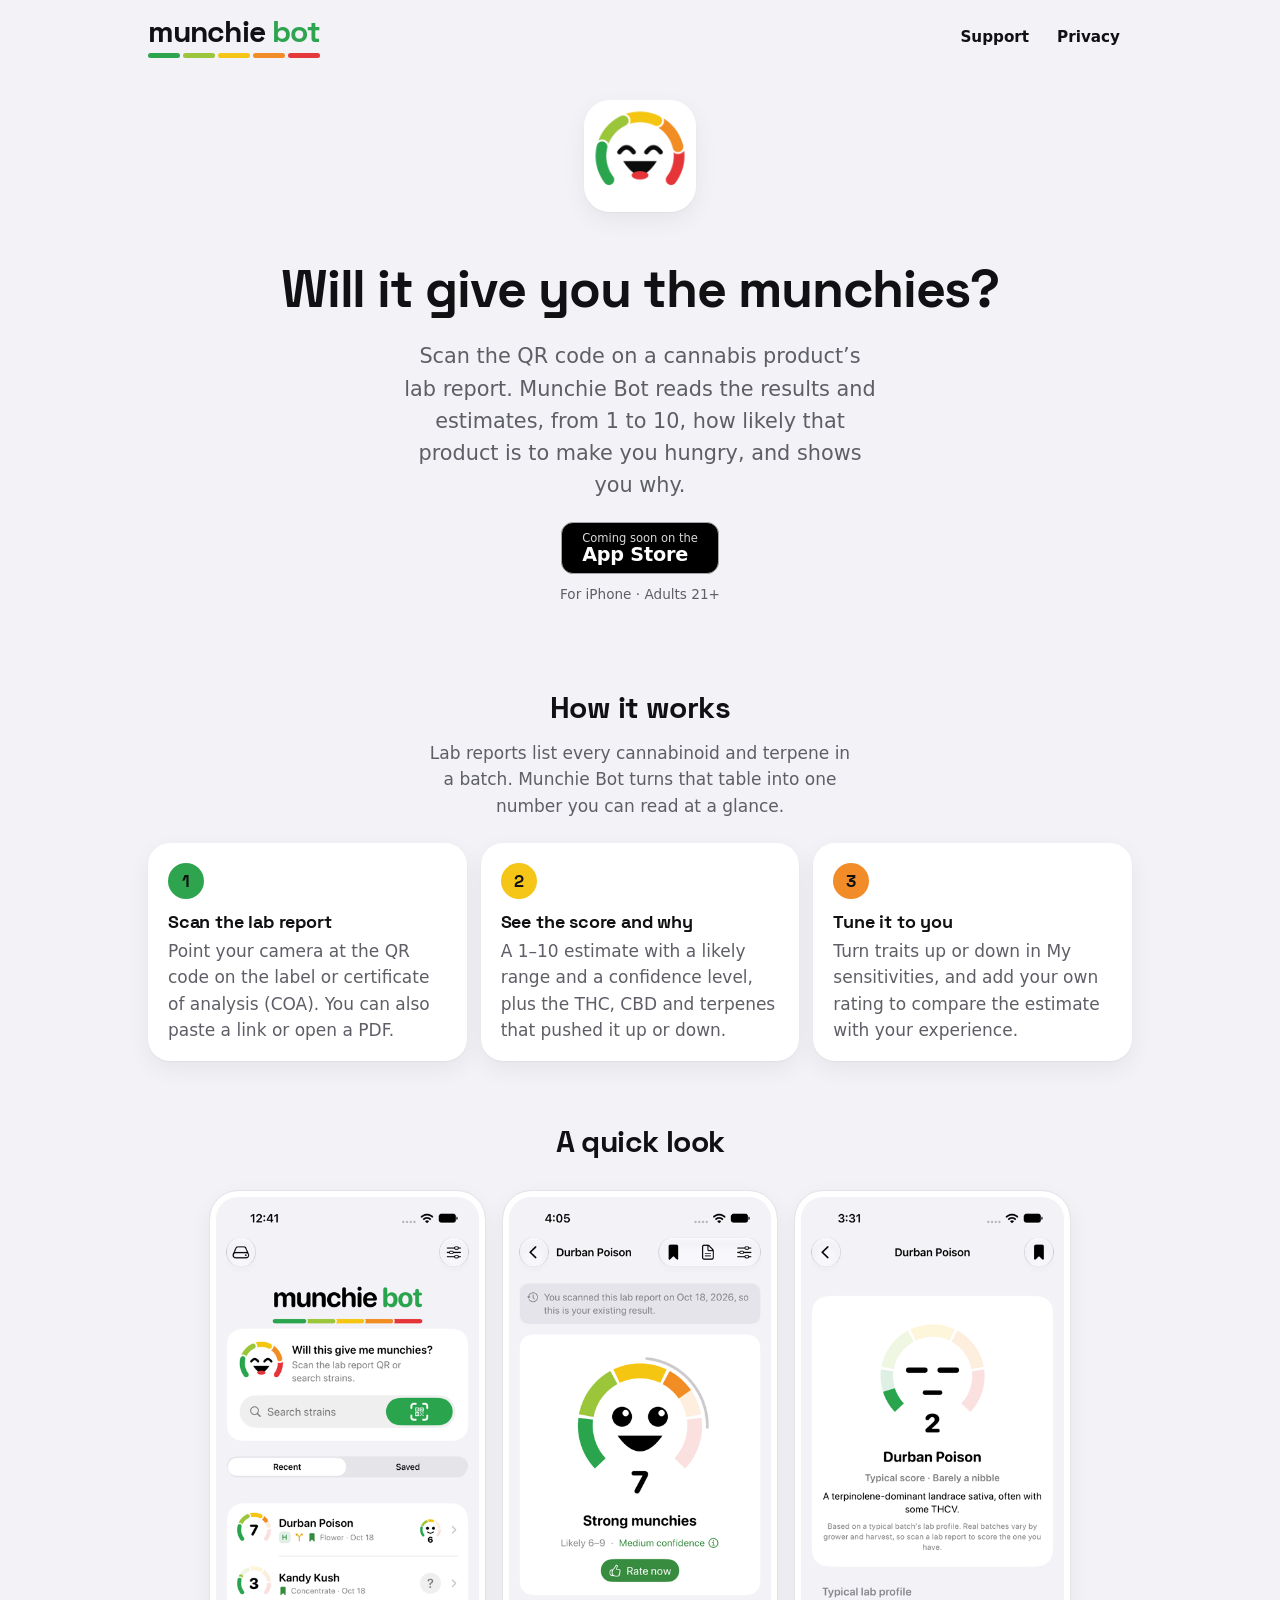
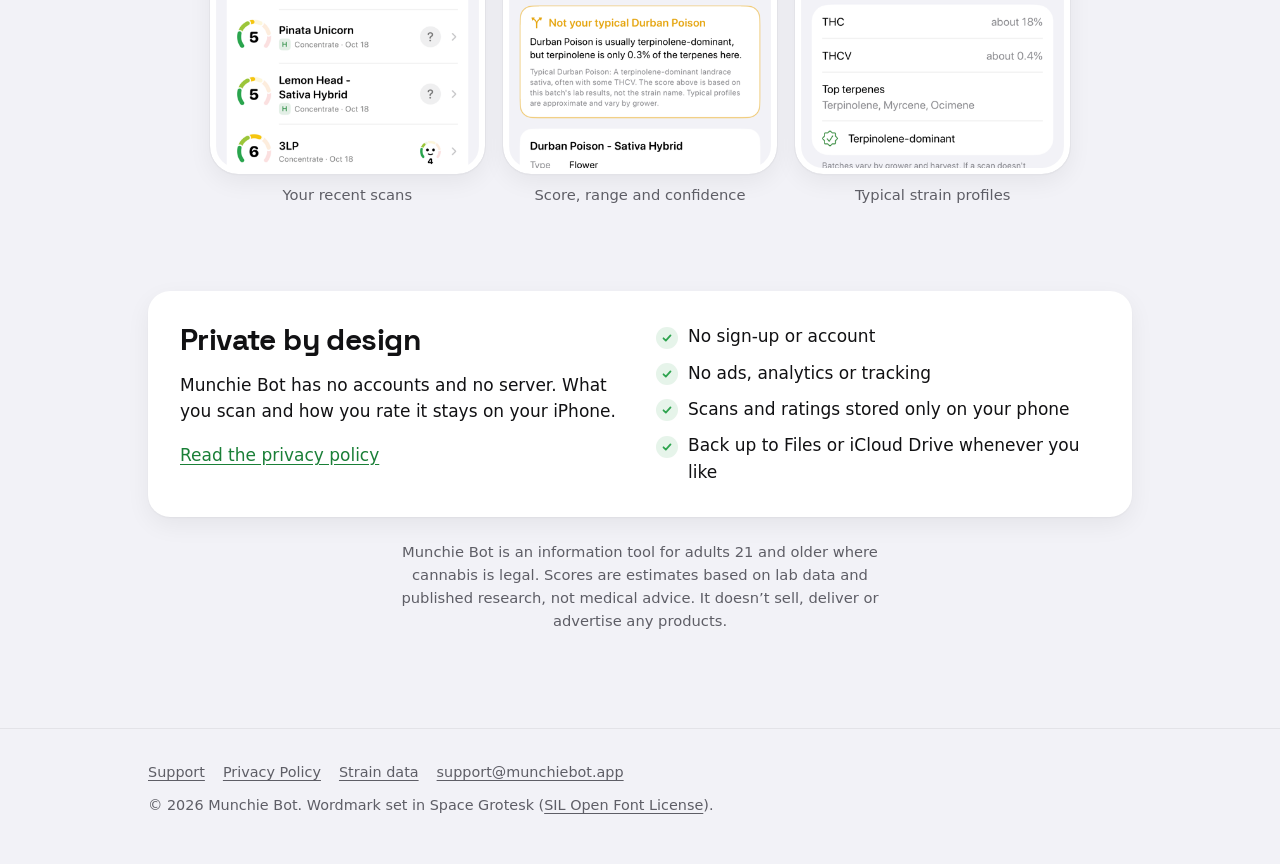
==== index.html @ 1e41dd78 "Initial site: landing, privacy, support, strain data credits Co-Authored-By: Claude Opus 5.5 <norepl" ====
<!doctype html>
<html lang="en">
<head>
  <meta charset="utf-8">
  <meta name="viewport" content="width=device-width, initial-scale=1, viewport-fit=cover">
  <meta name="color-scheme" content="light dark">
  <meta name="theme-color" content="#F2F2F7" media="(prefers-color-scheme: light)">
  <meta name="theme-color" content="#000000" media="(prefers-color-scheme: dark)">
  <title>Munchie Bot · Will it give you the munchies?</title>
  <meta name="description" content="Munchie Bot reads the lab report (COA) linked from a cannabis product's QR code and estimates, from 1 to 10, how likely it is to make you hungry. For iPhone, adults 21+.">
  <link rel="canonical" href="https://www.munchiebot.app/">
  <meta property="og:type" content="website">
  <meta property="og:site_name" content="Munchie Bot">
  <meta property="og:title" content="Munchie Bot · Will it give you the munchies?">
  <meta property="og:description" content="Scan a product's lab report QR code and get a 1–10 munchies estimate, with the reasons behind it.">
  <meta property="og:url" content="https://www.munchiebot.app/">
  <meta property="og:image" content="https://www.munchiebot.app/assets/img/icon-1024.png">
  <link rel="icon" href="assets/img/favicon-64.png" type="image/png">
  <link rel="apple-touch-icon" href="assets/img/apple-touch-icon.png">
  <link rel="preload" href="assets/fonts/SpaceGrotesk-Bold.woff2" as="font" type="font/woff2" crossorigin>
  <link rel="stylesheet" href="assets/style.css">
</head>
<body>
  <a class="skip" href="#main">Skip to content</a>

  <header class="site-header">
    <div class="wrap">
      <a class="wordmark" href="./" aria-label="Munchie Bot home">
        <span>munchie <span class="bot">bot</span></span>
        <span class="bar" aria-hidden="true"><i></i><i></i><i></i><i></i><i></i></span>
      </a>
      <nav aria-label="Main">
        <a href="support/">Support</a>
        <a href="privacy/">Privacy</a>
      </nav>
    </div>
  </header>

  <main id="main">
    <section class="hero wrap">
      <div>
        <picture>
          <source srcset="assets/img/icon-256-dark.png" media="(prefers-color-scheme: dark)">
          <img class="hero-icon" src="assets/img/icon-256.png" alt="" width="112" height="112" fetchpriority="high">
        </picture>
      </div>
      <div>
        <h1>Will it give you the munchies?</h1>
        <p class="lede">Scan the QR code on a cannabis product’s lab report. Munchie Bot reads the results and estimates, from 1 to 10, how likely that product is to make you hungry, and shows you why.</p>

        <!-- APP STORE BADGE: when the listing is live, replace this element with Apple's official
             "Download on the App Store" badge (developer.apple.com/app-store/marketing/guidelines/)
             linking to https://apps.apple.com/app/id<YOUR_APP_ID>. -->
        <span class="store-badge">
          <span><small>Coming soon on the</small><strong>App Store</strong></span>
        </span>
        <p class="badge-note">For iPhone · Adults 21+</p>
      </div>
    </section>

    <section class="section wrap" aria-labelledby="how">
      <div class="section-head">
        <h2 id="how">How it works</h2>
        <p>Lab reports list every cannabinoid and terpene in a batch. Munchie Bot turns that table into one number you can read at a glance.</p>
      </div>
      <ol class="steps">
        <li>
          <h3>Scan the lab report</h3>
          <p>Point your camera at the QR code on the label or certificate of analysis (COA). You can also paste a link or open a PDF.</p>
        </li>
        <li>
          <h3>See the score and why</h3>
          <p>A 1–10 estimate with a likely range and a confidence level, plus the THC, CBD and terpenes that pushed it up or down.</p>
        </li>
        <li>
          <h3>Tune it to you</h3>
          <p>Turn traits up or down in My sensitivities, and add your own rating to compare the estimate with your experience.</p>
        </li>
      </ol>
    </section>

    <section class="section wrap" aria-labelledby="look">
      <div class="section-head">
        <h2 id="look">A quick look</h2>
      </div>
      <div class="screens">
        <figure>
          <img src="assets/img/screen-home.png" width="414" height="900" loading="lazy"
               alt="Munchie Bot home screen: a search box with a scan button above a list of recent scans, each with a 1 to 10 score dial.">
          <figcaption>Your recent scans</figcaption>
        </figure>
        <figure>
          <img src="assets/img/screen-result.png" width="414" height="900" loading="lazy"
               alt="A result screen showing a score of 7, Strong munchies, likely 6 to 9 with medium confidence, and a note that this batch isn't typical for its strain.">
          <figcaption>Score, range and confidence</figcaption>
        </figure>
        <figure>
          <img src="assets/img/screen-strain.png" width="414" height="900" loading="lazy"
               alt="A strain profile for Durban Poison with a typical score of 2 and its usual lab profile: THC about 18 percent, THCV about 0.4 percent, terpinolene-dominant.">
          <figcaption>Typical strain profiles</figcaption>
        </figure>
      </div>
    </section>

    <section class="section wrap" aria-labelledby="private">
      <div class="card privacy-card">
        <div>
          <h2 id="private">Private by design</h2>
          <p>Munchie Bot has no accounts and no server. What you scan and how you rate it stays on your iPhone.</p>
          <p><a href="privacy/">Read the privacy policy</a></p>
        </div>
        <ul class="checks">
          <li>No sign-up or account</li>
          <li>No ads, analytics or tracking</li>
          <li>Scans and ratings stored only on your phone</li>
          <li>Back up to Files or iCloud Drive whenever you like</li>
        </ul>
      </div>
      <p class="note">Munchie Bot is an information tool for adults 21 and older where cannabis is legal. Scores are estimates based on lab data and published research, not medical advice. It doesn’t sell, deliver or advertise any products.</p>
    </section>
  </main>

  <footer class="site-footer">
    <div class="wrap">
      <nav aria-label="Footer">
        <a href="support/">Support</a>
        <a href="privacy/">Privacy Policy</a>
        <a href="data/">Strain data</a>
        <a href="mailto:support@munchiebot.app">support@munchiebot.app</a>
      </nav>
      <p>© 2026 Munchie Bot. Wordmark set in Space Grotesk (<a href="assets/fonts/OFL.txt">SIL Open Font License</a>).</p>
    </div>
  </footer>
</body>
</html>
---- assets/style.css ----
/* Munchie Bot website. No external scripts, fonts or trackers. */

@font-face {
  font-family: "Space Grotesk";
  src: url("fonts/SpaceGrotesk-Bold.woff2") format("woff2");
  font-weight: 700;
  font-style: normal;
  font-display: swap;
}

:root {
  color-scheme: light dark;

  --green: #2EA44F;
  --lime: #9BC53D;
  --yellow: #F5C518;
  --orange: #F28C28;
  --red: #E5383B;

  --bg: #F2F2F7;
  --card: #FFFFFF;
  --text: #111113;
  --muted: #5E5E66;
  --line: #E3E3E8;
  --link: #1A7F37;
  --tint: #E6F4EA;
  --shadow: 0 1px 2px rgb(0 0 0 / 0.04), 0 8px 24px rgb(0 0 0 / 0.06);

  --display: "Space Grotesk", ui-sans-serif, system-ui, -apple-system, "Segoe UI", sans-serif;
  --body: ui-sans-serif, system-ui, -apple-system, "Segoe UI", Roboto, sans-serif;

  --gutter: 16px;
  --radius: 22px;

  accent-color: var(--green);
}

@media (prefers-color-scheme: dark) {
  :root {
    --bg: #000000;
    --card: #1C1C1E;
    --text: #F5F5F7;
    --muted: #A1A1AA;
    --line: #2C2C2E;
    --link: #3FB950;
    --tint: #12261A;
    --shadow: none;
  }
}

*, *::before, *::after { box-sizing: border-box; }

html {
  -webkit-text-size-adjust: 100%;
  text-size-adjust: 100%;
}

body {
  margin: 0;
  background: var(--bg);
  color: var(--text);
  font-family: var(--body);
  font-size: 1.0625rem;
  line-height: 1.55;
  overflow-wrap: break-word;
}

img { max-width: 100%; height: auto; display: block; }

a { color: var(--link); text-underline-offset: 0.18em; }
a:hover { text-decoration-thickness: 2px; }
:focus-visible { outline: 3px solid var(--green); outline-offset: 3px; border-radius: 6px; }

h1, h2, h3 {
  font-family: var(--display);
  font-weight: 700;
  line-height: 1.15;
  letter-spacing: -0.02em;
  font-size-adjust: from-font;
  text-wrap: balance;
}
h1 { font-size: clamp(2rem, 7vw, 3.25rem); margin: 0 0 0.4em; }
h2 { font-size: clamp(1.4rem, 4.5vw, 1.85rem); margin: 0 0 0.5em; }
h3 { font-size: 1.15rem; margin: 1.4em 0 0.35em; letter-spacing: -0.01em; }
p { margin: 0 0 1em; text-wrap: pretty; }

.wrap {
  width: 100%;
  max-width: 1040px;
  margin-inline: auto;
  padding-inline: var(--gutter);
}
.wrap.narrow { max-width: 760px; }

.skip {
  position: absolute;
  left: var(--gutter);
  top: -100px;
  background: var(--card);
  padding: 8px 14px;
  border-radius: 10px;
  z-index: 10;
}
.skip:focus { top: 12px; }

/* Wordmark: lowercase "munchie bot", "bot" in green, over the five-step scale bar. */
.wordmark {
  display: inline-flex;
  flex-direction: column;
  gap: 0.19em;
  font-family: var(--display);
  font-weight: 700;
  font-size: 1.6rem;
  line-height: 1;
  letter-spacing: -0.03em;
  color: var(--text);
  text-decoration: none;
  white-space: nowrap;
}
.wordmark .bot { color: var(--green); }
.wordmark .bar {
  display: flex;
  gap: 0.1em;
  height: 0.17em;
}
.wordmark .bar i {
  flex: 1;
  border-radius: 999px;
  background: var(--c);
}
.wordmark .bar i:nth-child(1) { --c: var(--green); }
.wordmark .bar i:nth-child(2) { --c: var(--lime); }
.wordmark .bar i:nth-child(3) { --c: var(--yellow); }
.wordmark .bar i:nth-child(4) { --c: var(--orange); }
.wordmark .bar i:nth-child(5) { --c: var(--red); }
.wordmark.large { font-size: clamp(2.6rem, 12vw, 4.25rem); }

/* Header and footer */
.site-header .wrap {
  display: flex;
  align-items: center;
  justify-content: space-between;
  gap: 16px;
  padding-block: 18px;
}
.site-header nav { display: flex; gap: 4px; }
.site-header nav a {
  color: var(--text);
  text-decoration: none;
  font-weight: 600;
  font-size: 0.95rem;
  padding: 8px 12px;
  border-radius: 999px;
}
.site-header nav a:hover { background: var(--card); }
.site-header nav a[aria-current="page"] { background: var(--card); color: var(--link); }

.site-footer {
  margin-top: 64px;
  padding-block: 32px 48px;
  border-top: 1px solid var(--line);
  color: var(--muted);
  font-size: 0.9rem;
}
.site-footer .wrap { display: grid; gap: 10px; }
.site-footer nav { display: flex; flex-wrap: wrap; gap: 6px 18px; }
.site-footer a { color: var(--muted); }
.site-footer p { margin: 0; }

/* Landing */
.hero {
  padding-block: 24px 40px;
  display: grid;
  gap: 32px;
  justify-items: center;
  text-align: center;
}
.hero-icon { width: 112px; height: 112px; border-radius: 26px; box-shadow: var(--shadow); }
.hero h1 { margin-top: 0.3em; }
.lede {
  font-size: clamp(1.1rem, 3.6vw, 1.3rem);
  color: var(--muted);
  max-width: 36ch;
  margin-inline: auto;
}
.hero .wordmark.large { margin-top: 4px; }

/* App Store badge placeholder: swap for Apple's official badge when the listing is live. */
.store-badge {
  display: inline-flex;
  align-items: center;
  gap: 10px;
  min-height: 52px;
  padding: 8px 20px;
  border-radius: 12px;
  background: #000;
  color: #fff;
  border: 1px solid #A6A6A6;
  text-decoration: none;
  line-height: 1.1;
  text-align: left;
}
.store-badge small { display: block; font-size: 0.72rem; opacity: 0.85; }
.store-badge strong { display: block; font-size: 1.2rem; font-weight: 600; letter-spacing: -0.01em; }
.badge-note { margin-top: 10px; font-size: 0.85rem; color: var(--muted); }

.section { padding-block: 32px; }
.section-head { text-align: center; max-width: 40ch; margin: 0 auto 24px; }
.section-head p { color: var(--muted); }

.steps {
  list-style: none;
  margin: 0;
  padding: 0;
  display: grid;
  gap: 14px;
  counter-reset: step;
}
.steps li {
  counter-increment: step;
  background: var(--card);
  border-radius: var(--radius);
  padding: 20px 20px 18px;
  box-shadow: var(--shadow);
}
.steps li::before {
  content: counter(step);
  display: grid;
  place-items: center;
  width: 36px;
  height: 36px;
  border-radius: 50%;
  margin-bottom: 12px;
  font-family: var(--display);
  font-weight: 700;
  color: #111113;
  background: var(--c, var(--green));
}
.steps li:nth-child(2) { --c: var(--yellow); }
.steps li:nth-child(3) { --c: var(--orange); }
.steps h3 { margin: 0 0 6px; }
.steps p { margin: 0; color: var(--muted); }

/* Screenshots: a swipeable row on phones, three across on wider screens. */
.screens {
  display: grid;
  grid-auto-flow: column;
  grid-auto-columns: min(72%, 260px);
  gap: 18px;
  overflow-x: auto;
  scroll-snap-type: x mandatory;
  padding: 8px var(--gutter) 20px;
  margin-inline: calc(var(--gutter) * -1);
  scroll-padding-inline: var(--gutter);
  scrollbar-width: thin;
}
.screens figure { margin: 0; scroll-snap-align: start; }
.screens img {
  width: 100%;
  border-radius: 28px;
  border: 6px solid var(--card);
  outline: 1px solid var(--line);
  background: var(--card);
  box-shadow: var(--shadow);
}
.screens figcaption {
  margin-top: 10px;
  text-align: center;
  font-size: 0.92rem;
  color: var(--muted);
}

.card {
  background: var(--card);
  border-radius: var(--radius);
  padding: 24px 20px;
  box-shadow: var(--shadow);
}
.privacy-card { display: grid; gap: 18px; }
.checks { list-style: none; margin: 0; padding: 0; display: grid; gap: 10px; }
.checks li { position: relative; padding-left: 32px; }
.checks li::before {
  content: "";
  position: absolute;
  left: 0;
  top: 0.2em;
  width: 22px;
  height: 22px;
  border-radius: 50%;
  background: var(--tint) url("data:image/svg+xml,%3Csvg xmlns='http://www.w3.org/2000/svg' viewBox='0 0 24 24' fill='none' stroke='%232EA44F' stroke-width='3' stroke-linecap='round' stroke-linejoin='round'%3E%3Cpath d='M6 12.5l4 4 8-9'/%3E%3C/svg%3E") center / 14px no-repeat;
}

.note {
  text-align: center;
  color: var(--muted);
  font-size: 0.92rem;
  max-width: 52ch;
  margin: 24px auto 0;
}

/* Document pages (privacy, support) */
.doc { padding-block: 16px 8px; }
.doc header { margin-bottom: 24px; }
.doc .meta { color: var(--muted); font-size: 0.95rem; }
.doc .lede { margin-inline: 0; max-width: none; }
.doc section { margin-bottom: 18px; }
.doc .card h2 { margin-bottom: 0.6em; }
.doc .card > :last-child { margin-bottom: 0; }
.doc ul, .doc ol { padding-left: 1.3em; margin: 0 0 1em; }
.doc li { margin-bottom: 0.4em; }
.doc li::marker { color: var(--muted); }
.summary { background: var(--tint); box-shadow: none; }
.summary h2 { font-size: 1.25rem; }
.doc .checks { padding-left: 0; }
.doc .checks li { margin-bottom: 0; }
.doc .toc { margin-bottom: 18px; }
.toc ul { columns: 2 14ch; column-gap: 24px; list-style: none; padding: 0; margin: 0; }
.toc li { break-inside: avoid; }

dl.terms { margin: 0; display: grid; gap: 4px 16px; }
dl.terms dt { font-weight: 650; }
dl.terms dd { margin: 0 0 12px; color: var(--muted); }

details { border-top: 1px solid var(--line); padding-block: 12px; }
details:first-of-type { border-top: 0; }
summary { cursor: pointer; font-weight: 650; }
details > p { margin: 10px 0 0; color: var(--muted); }

.contact-email { font-size: 1.2rem; font-weight: 650; }

kbd, .ui {
  font-family: var(--body);
  font-weight: 600;
  font-size: 0.95em;
  white-space: nowrap;
}

/* Wider screens */
@media (min-width: 720px) {
  :root { --gutter: 28px; }
  .wordmark { font-size: 1.85rem; }
  .steps { grid-template-columns: repeat(3, 1fr); }
  .screens {
    grid-auto-flow: row;
    grid-template-columns: repeat(3, 1fr);
    overflow: visible;
    margin-inline: 0;
    padding-inline: 0;
    max-width: 860px;
    margin: 0 auto;
  }
  .card { padding: 32px; }
  .privacy-card { grid-template-columns: 1fr 1fr; align-items: center; gap: 32px; }
  dl.terms { grid-template-columns: 11rem 1fr; }
  dl.terms dd { margin-bottom: 8px; }
}

@media (prefers-reduced-motion: no-preference) {
  html { scroll-behavior: smooth; }
}
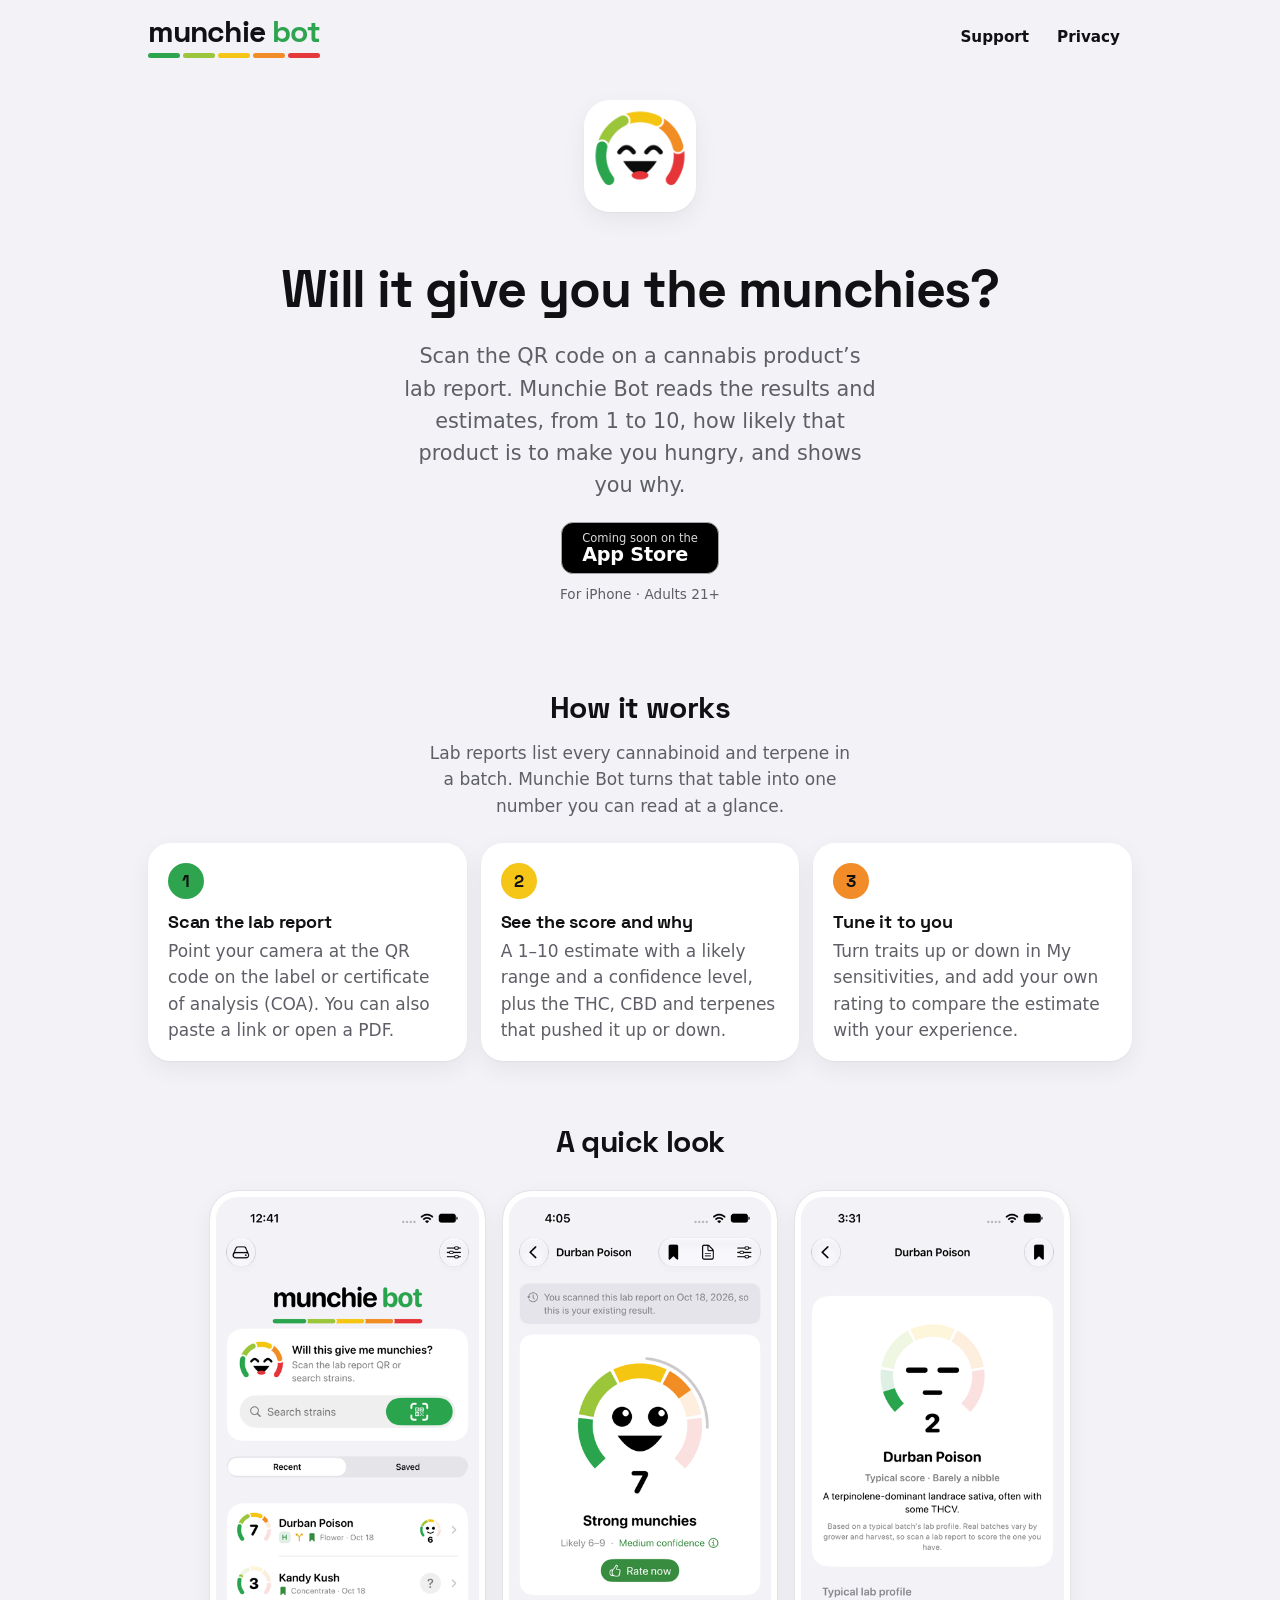
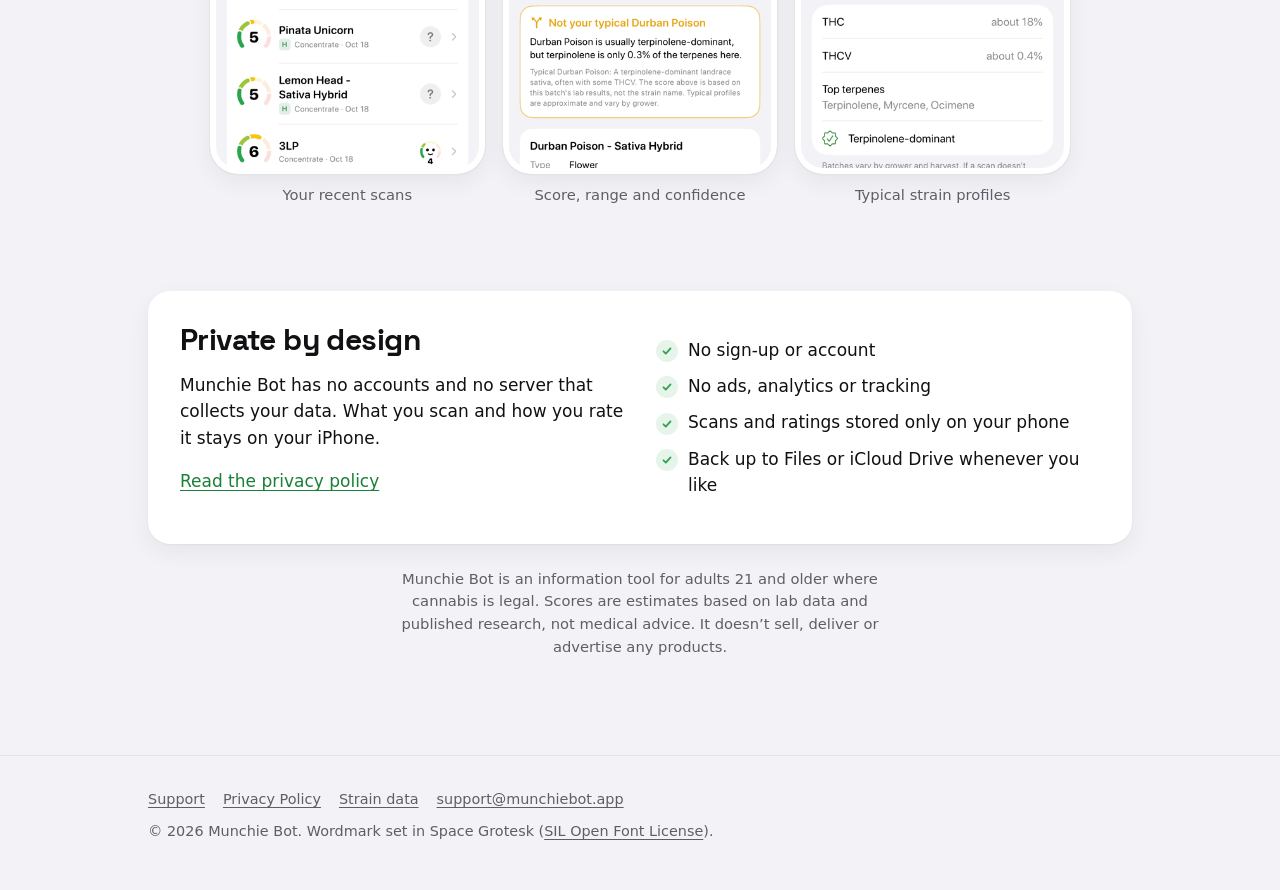
==== commit 364351e7: "Publish site from munchie-bot@83acc47" ====
--- a/index.html
+++ b/index.html
@@ -106,7 +106,7 @@
       <div class="card privacy-card">
         <div>
           <h2 id="private">Private by design</h2>
-          <p>Munchie Bot has no accounts and no server. What you scan and how you rate it stays on your iPhone.</p>
+          <p>Munchie Bot has no accounts and no server that collects your data. What you scan and how you rate it stays on your iPhone.</p>
           <p><a href="privacy/">Read the privacy policy</a></p>
         </div>
         <ul class="checks">
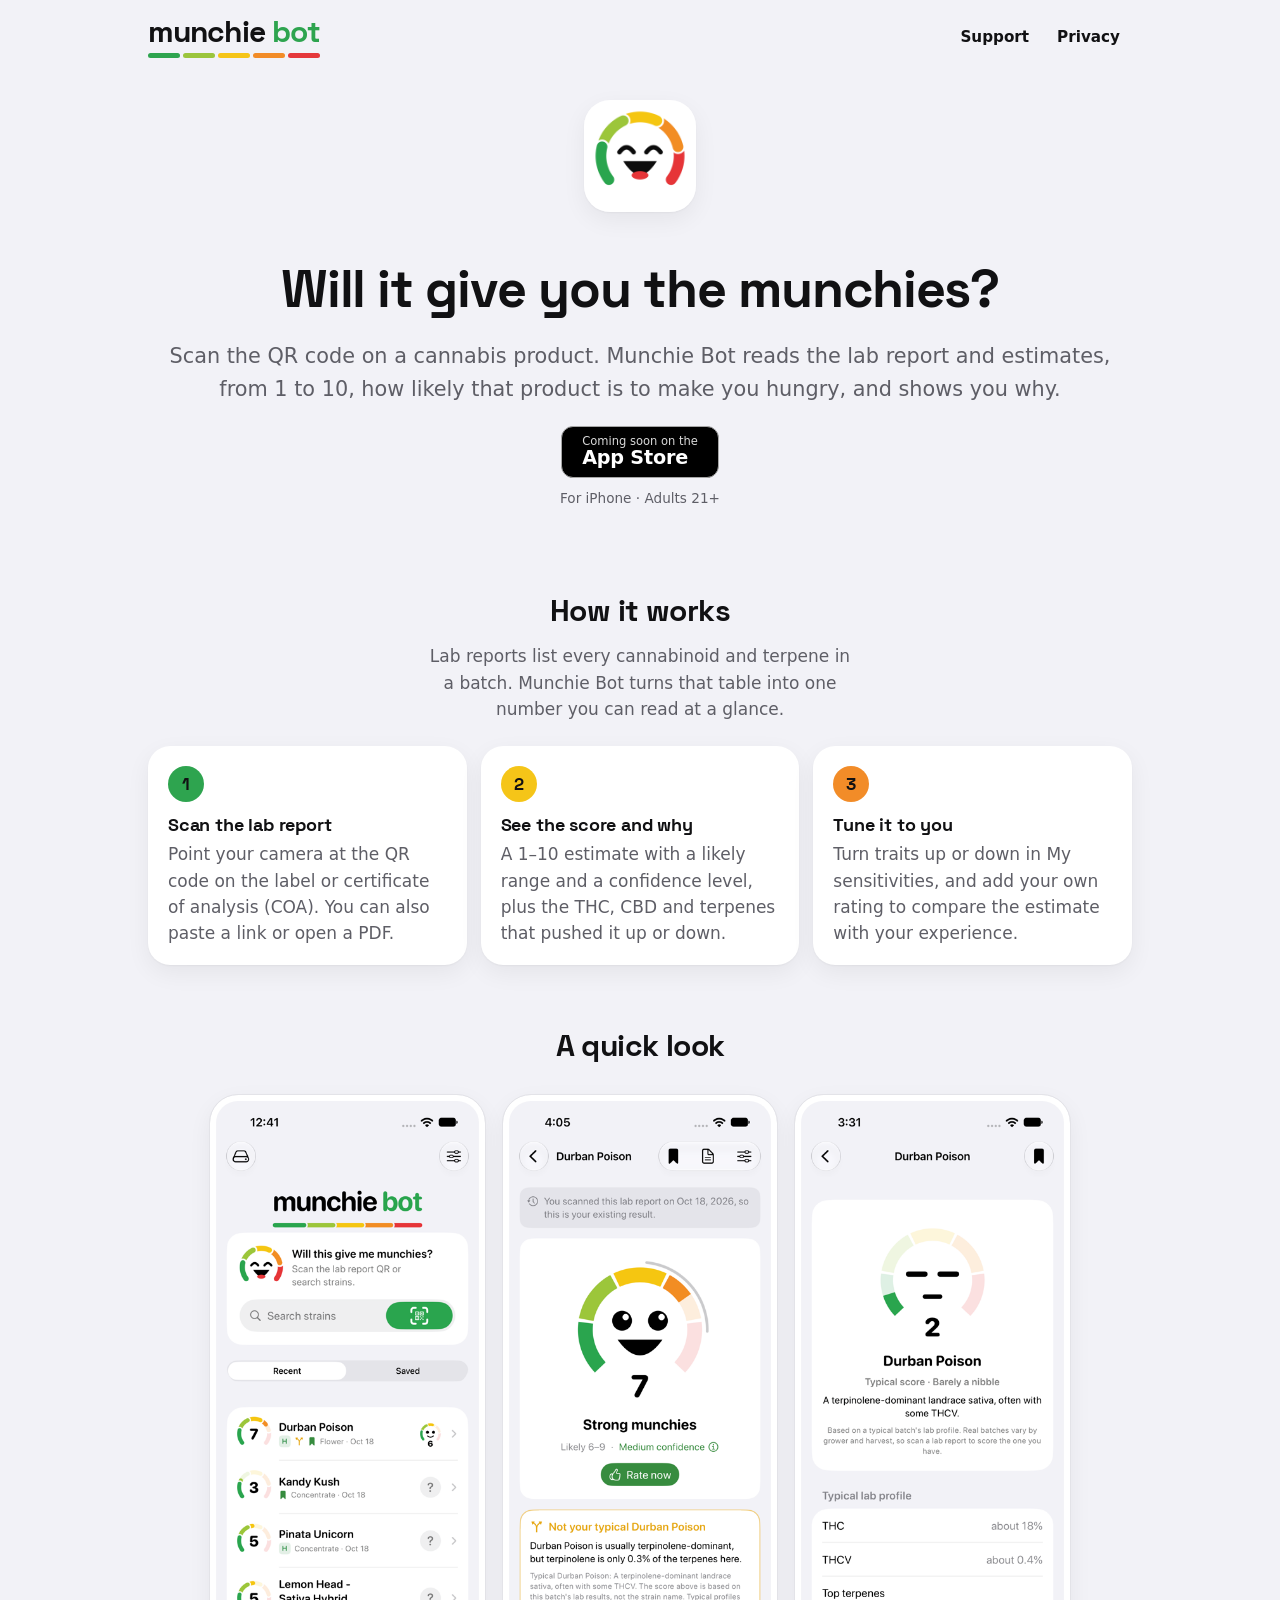
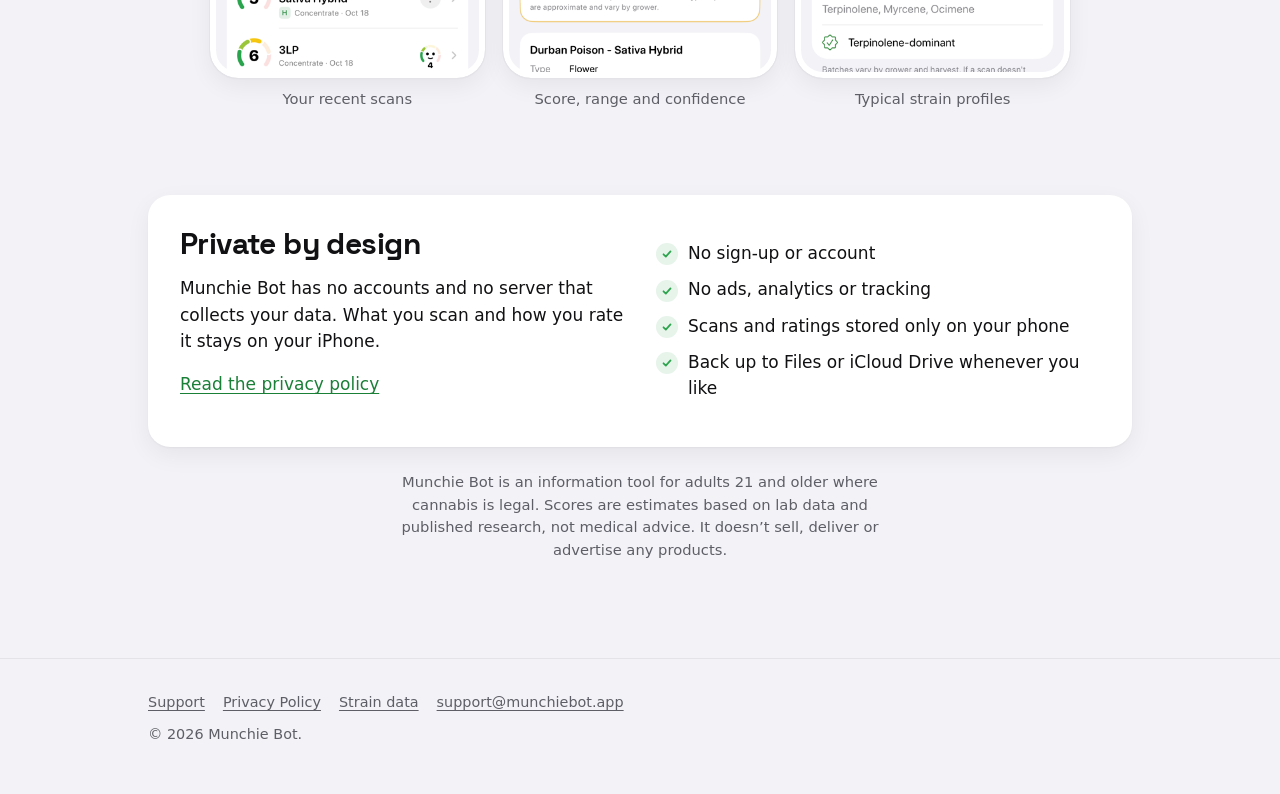
==== commit fcf4b7d6: "Update hero copy, widen lede, remove font credit from footer Co-Authored-By: Claude Sonnet 5.5 <nore" ====
--- a/index.html
+++ b/index.html
@@ -46,7 +46,7 @@
       </div>
       <div>
         <h1>Will it give you the munchies?</h1>
-        <p class="lede">Scan the QR code on a cannabis product’s lab report. Munchie Bot reads the results and estimates, from 1 to 10, how likely that product is to make you hungry, and shows you why.</p>
+        <p class="lede">Scan the QR code on a cannabis product. Munchie Bot reads the lab report and estimates, from 1 to 10, how likely that product is to make you hungry, and shows you why.</p>
 
         <!-- APP STORE BADGE: when the listing is live, replace this element with Apple's official
              "Download on the App Store" badge (developer.apple.com/app-store/marketing/guidelines/)
@@ -128,7 +128,7 @@
         <a href="data/">Strain data</a>
         <a href="mailto:support@munchiebot.app">support@munchiebot.app</a>
       </nav>
-      <p>© 2026 Munchie Bot. Wordmark set in Space Grotesk (<a href="assets/fonts/OFL.txt">SIL Open Font License</a>).</p>
+      <p>© 2026 Munchie Bot.</p>
     </div>
   </footer>
 </body>
--- a/assets/style.css
+++ b/assets/style.css
@@ -180,7 +180,7 @@
 .lede {
   font-size: clamp(1.1rem, 3.6vw, 1.3rem);
   color: var(--muted);
-  max-width: 36ch;
+  max-width: 80ch;
   margin-inline: auto;
 }
 .hero .wordmark.large { margin-top: 4px; }
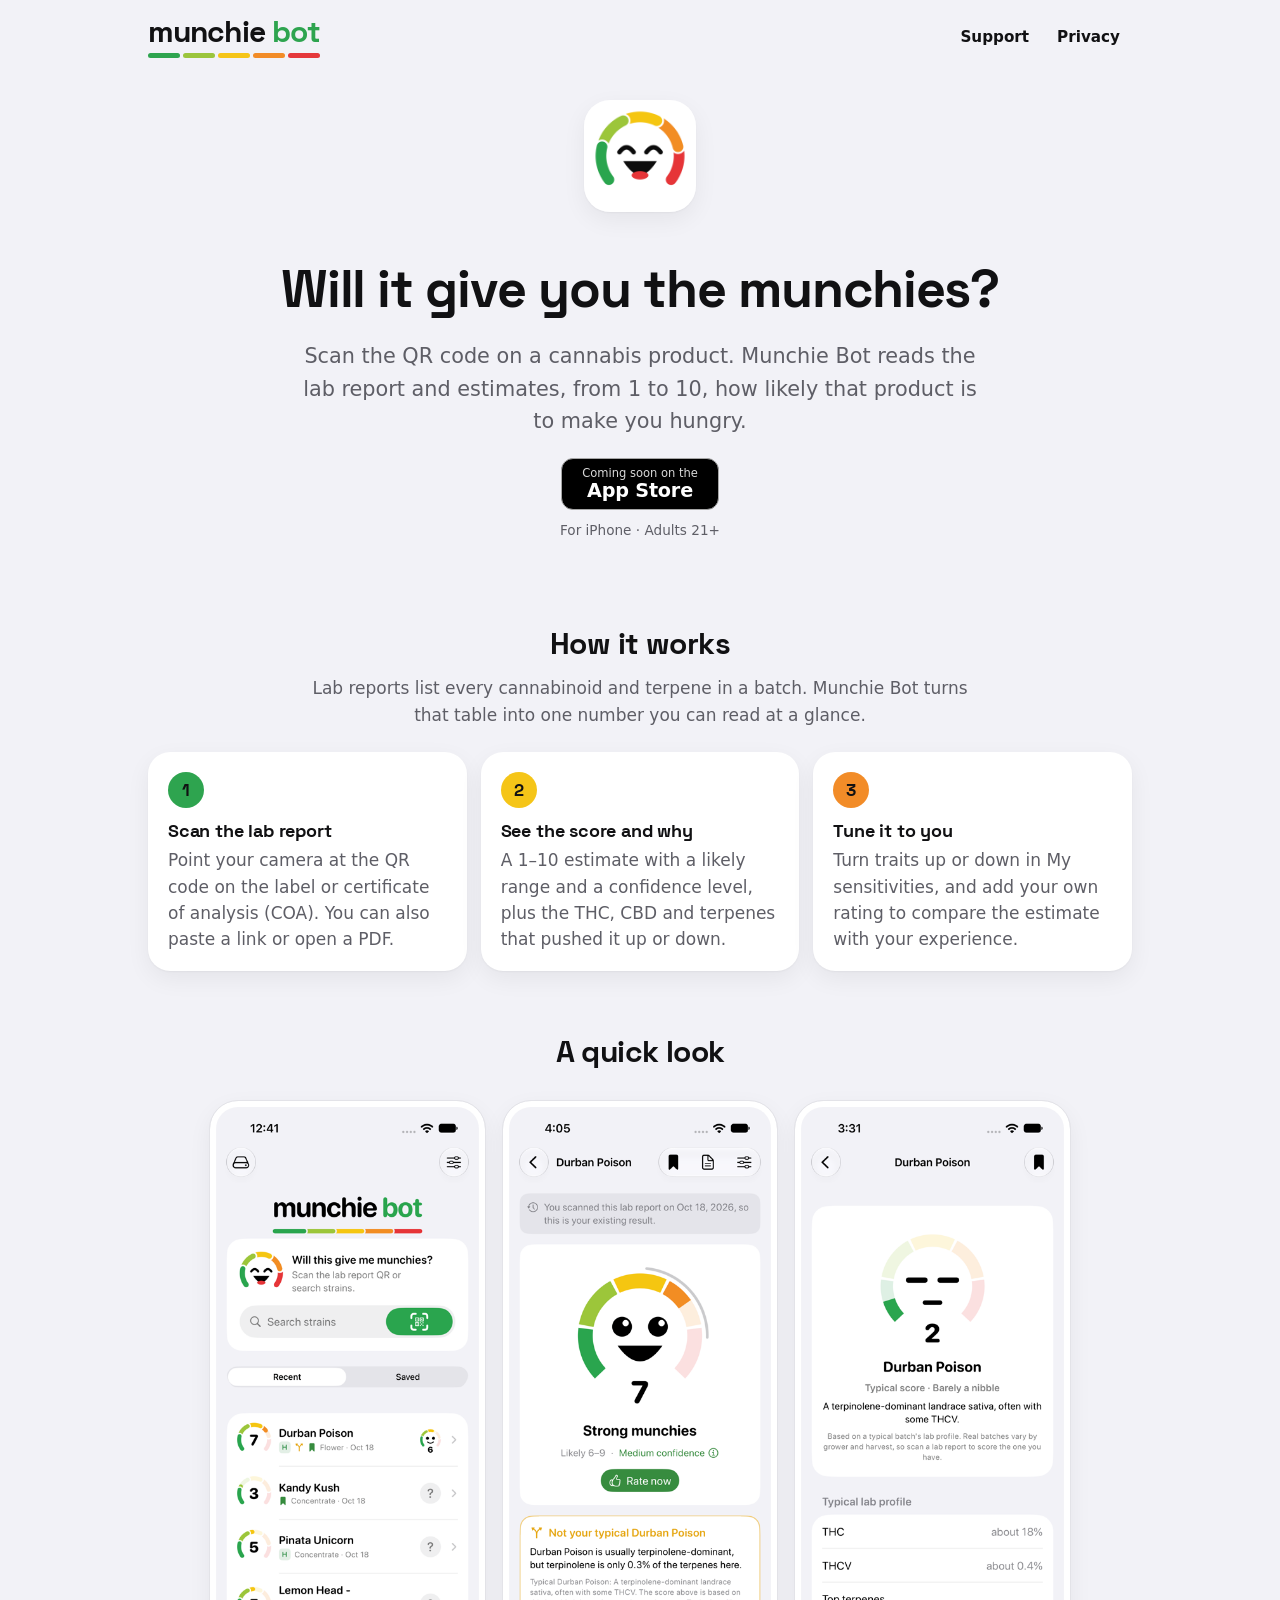
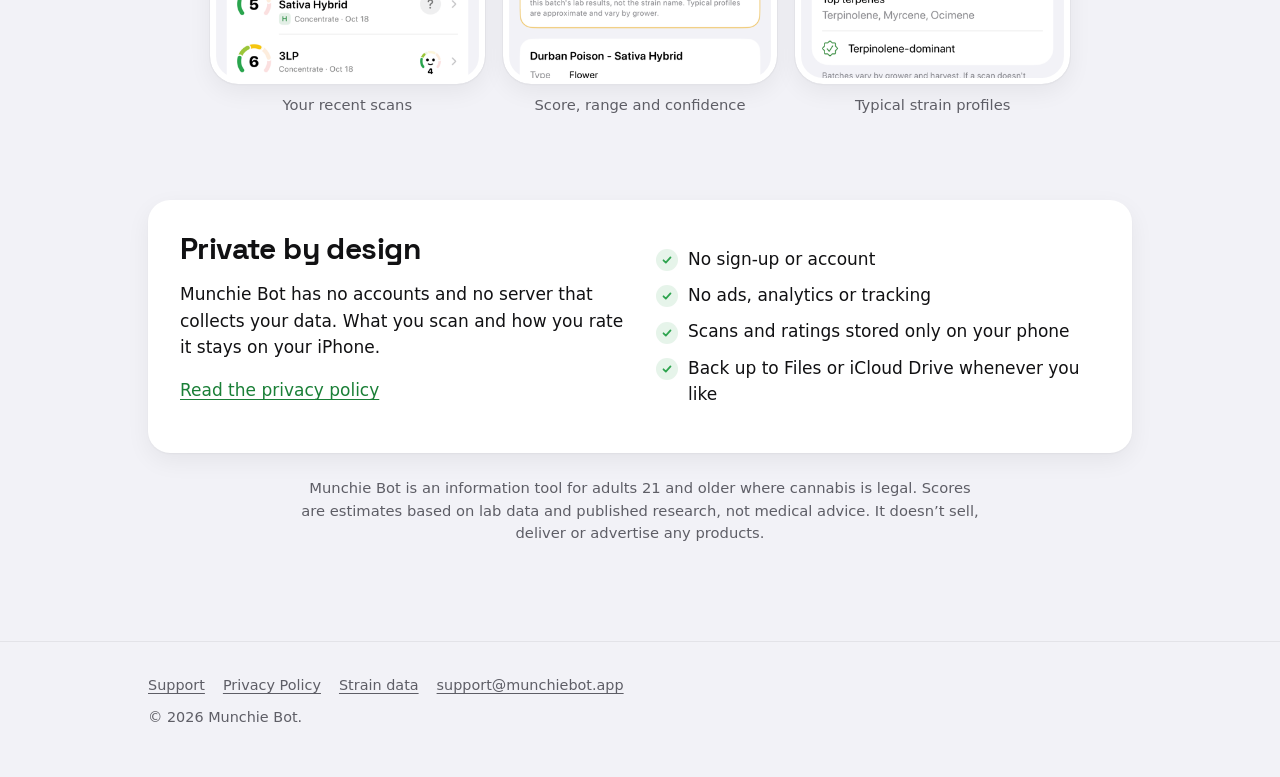
==== commit 92915b07: "Trim hero lede ending Co-Authored-By: Claude Sonnet 5.5 <noreply@anthropic.com>" ====
--- a/index.html
+++ b/index.html
@@ -46,7 +46,7 @@
       </div>
       <div>
         <h1>Will it give you the munchies?</h1>
-        <p class="lede">Scan the QR code on a cannabis product. Munchie Bot reads the lab report and estimates, from 1 to 10, how likely that product is to make you hungry, and shows you why.</p>
+        <p class="lede">Scan the QR code on a cannabis product. Munchie Bot reads the lab report and estimates, from 1 to 10, how likely that product is to make you hungry.</p>
 
         <!-- APP STORE BADGE: when the listing is live, replace this element with Apple's official
              "Download on the App Store" badge (developer.apple.com/app-store/marketing/guidelines/)
--- a/assets/style.css
+++ b/assets/style.css
@@ -9,6 +9,8 @@
 }
 
 :root {
+  /* Shared width for free-floating text: a little narrower than the h1 at full size. */
+  --prose: 680px;
   color-scheme: light dark;
 
   --green: #2EA44F;
@@ -180,7 +182,7 @@
 .lede {
   font-size: clamp(1.1rem, 3.6vw, 1.3rem);
   color: var(--muted);
-  max-width: 80ch;
+  max-width: var(--prose);
   margin-inline: auto;
 }
 .hero .wordmark.large { margin-top: 4px; }
@@ -198,14 +200,14 @@
   border: 1px solid #A6A6A6;
   text-decoration: none;
   line-height: 1.1;
-  text-align: left;
+  text-align: center;
 }
 .store-badge small { display: block; font-size: 0.72rem; opacity: 0.85; }
 .store-badge strong { display: block; font-size: 1.2rem; font-weight: 600; letter-spacing: -0.01em; }
 .badge-note { margin-top: 10px; font-size: 0.85rem; color: var(--muted); }
 
 .section { padding-block: 32px; }
-.section-head { text-align: center; max-width: 40ch; margin: 0 auto 24px; }
+.section-head { text-align: center; max-width: var(--prose); margin: 0 auto 24px; }
 .section-head p { color: var(--muted); }
 
 .steps {
@@ -294,7 +296,7 @@
   text-align: center;
   color: var(--muted);
   font-size: 0.92rem;
-  max-width: 52ch;
+  max-width: var(--prose);
   margin: 24px auto 0;
 }
 
